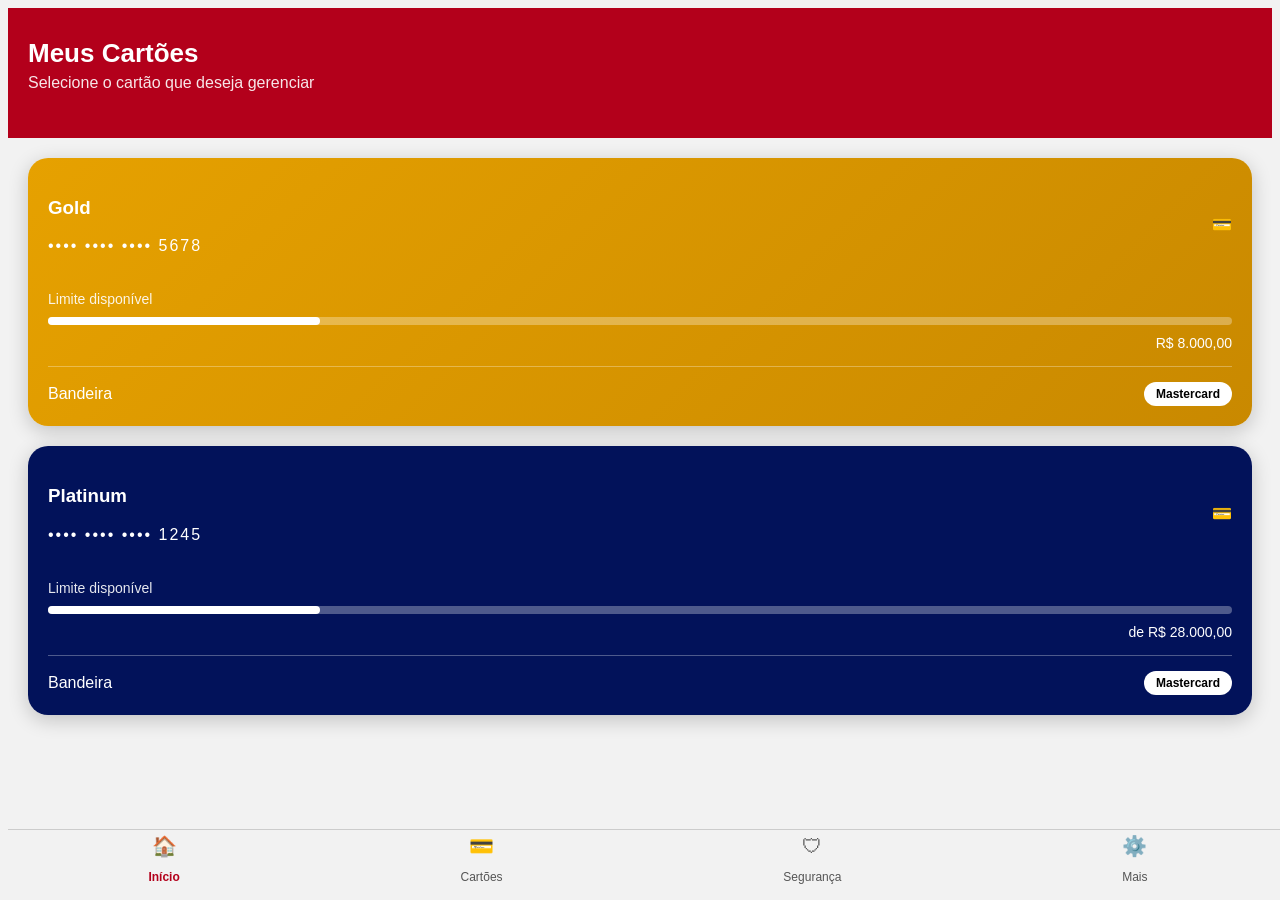
==== src/main/resources/static/cartoes.html @ bb11b6a8 "primeiro commit" ====
<!DOCTYPE html>
<html lang="pt-br">
<head>
    <meta charset="UTF-8">
    <meta name="viewport" content="width=device-width, initial-scale=1.0">
    <title>Cartões</title>
    <link rel="stylesheet" href="cartoes.css">
</head>
<body>
    <div class="topo-cartoes">
    <h1>Meus Cartões</h1>
    <p>Selecione o cartão que deseja gerenciar</p>
</div>
    <div class="cartao">
    <div class="cartao-pro"onclick="selecionarCartaoCredito('5678')()">

    <div class="topo">
        <div>
            <h3>Gold</h3>
            <p class="numero">•••• •••• •••• 5678</p>
        </div>
        <div class="icone">💳</div>
    </div>

    <div class="limite">
        <div class="limite-topo">
            <span>Limite disponível</span>
            <span></span>
        </div>

        <div class="barra">
            <div class="progresso"></div>
        </div>

        <div class="valores">
            <strong></strong>
            <span>R$ 8.000,00</span>
        </div>
    </div>

    <hr>

    <div class="rodape">
        <span>Bandeira</span>
        <div class="tag">Mastercard</div>
    </div>
    </div>
    <div class="cartao-pro2"onclick="selecionarCartaoCredito('1245')()">

    <div class="topo2">
        <div>
            <h3>Platinum</h3>
            <p class="numero2">•••• •••• •••• 1245</p>
        </div>
        <div class="icone">💳</div>
    </div>

    <div class="limite2">
        <div class="limite-topo2">
            <span>Limite disponível</span>
            <span></span>
        </div>

        <div class="barra2">
            <div class="progresso2"></div>
        </div>

        <div class="valores2">
            <strong></strong>
            <span>de R$ 28.000,00</span>
        </div>
    </div>

    <hr>

    <div class="rodape2">
        <span>Bandeira</span>
        <div class="tag2">Mastercard</div>
    </div>

</div></div>
<div class="footer">
    <div class="item ativo" onclick="irPara('inicio')">
        <span>🏠</span>
        <p>Início</p>
    </div>

    <div class="item" onclick="irPara('cartoes')">
        <span>💳</span>
        <p>Cartões</p>
    </div>

    <div class="item" onclick="irPara('seguranca')">
        <span>🛡</span>
        <p>Segurança</p>
    </div>
    <div class="item" onclick="irPara('Mais')">
        <span>⚙️</span>
        <p>Mais</p>
    </div>
</div>
    <script src="cartoes.js"></script>
</body>
</html>
---- src/main/resources/static/cartoes.css ----
body {
    background: #f2f2f2;
    font-family: Arial, sans-serif;
}
.topo-cartoes {
    background: linear-gradient(135deg, #b3001b,#b3001b);
    color: white;
    padding: 30px 20px;
}

.topo-cartoes h1 {
    margin: 0;
    font-size: 26px;
}

.topo-cartoes p {
    margin-top: 5px;
    opacity: 0.9;
}

.cartao-pro {
    background: linear-gradient(135deg, #e6a100, #c98900);
    color: white;

    border-radius: 20px;
    padding: 20px;
    margin: 20px;

    box-shadow: 0px 5px 20px rgba(0,0,0,0.2);
    font-family: Arial, sans-serif;
}

/* TOPO */
.topo {
    display: flex;
    justify-content: space-between;
    align-items: center;
}

.numero {
    letter-spacing: 2px;
    margin-top: 5px;
}

/* LIMITE */
.limite {
    margin-top: 20px;
}

.limite-topo {
    display: flex;
    justify-content: space-between;
    font-size: 14px;
    opacity: 0.9;
}

/* BARRA */
.barra {
    width: 100%;
    height: 8px;
    background: rgba(255,255,255,0.3);
    border-radius: 10px;
    margin: 10px 0;
}

.progresso {
    width: 23%; /* muda conforme uso */
    height: 100%;
    background: white;
    border-radius: 10px;
}

/* VALORES */
.valores {
    display: flex;
    justify-content: space-between;
    font-size: 14px;
}

/* DIVISÃO */
hr {
    border: none;
    height: 1px;
    background: rgba(255,255,255,0.3);
    margin: 15px 0;
}

/* RODAPÉ */
.rodape {
    display: flex;
    justify-content: space-between;
    align-items: center;
}

.tag {
    background: white;
    color: black;
    padding: 5px 12px;
    border-radius: 15px;
    font-weight: bold;
    font-size: 12px;
}
.cartao-pro2 {
    background: linear-gradient(135deg, #02125a, #02125a);
    color: white;

    border-radius: 20px;
    padding: 20px;
    margin: 20px;

    box-shadow: 0px 5px 20px rgba(0,0,0,0.2);
    font-family: Arial, sans-serif;
}

/* TOPO */
.topo2 {
    display: flex;
    justify-content: space-between;
    align-items: center;
}

.numero2 {
    letter-spacing: 2px;
    margin-top: 5px;
}

/* LIMITE */
.limite2 {
    margin-top: 20px;
}

.limite-topo2 {
    display: flex;
    justify-content: space-between;
    font-size: 14px;
    opacity: 0.9;
}

/* BARRA */
.barra2 {
    width: 100%;
    height: 8px;
    background: rgba(255,255,255,0.3);
    border-radius: 10px;
    margin: 10px 0;
}

.progresso2 {
    width: 23%; /* muda conforme uso */
    height: 100%;
    background: white;
    border-radius: 10px;
}

/* VALORES */
.valores2 {
    display: flex;
    justify-content: space-between;
    font-size: 14px;
}

/* DIVISÃO */
hr {
    border: none;
    height: 1px;
    background: rgba(255,255,255,0.3);
    margin: 15px 0;
}

/* RODAPÉ */
.rodape2 {
    display: flex;
    justify-content: space-between;
    align-items: center;
}

.tag2 {
    background: white;
    color: black;
    padding: 5px 12px;
    border-radius: 15px;
    font-weight: bold;
    font-size: 12px;
}
.cartao-pro {
    cursor: pointer;
    transition: 0.3s;
}

.cartao-pro:hover {
    transform: scale(1.05);
}
.cartao-pro2{
    cursor: pointer;
    transition: 0.3s;
}
.cartao-pro2:hover{
    transform: scale(1.05);
}
.footer {
    position: fixed;
    bottom: 0;
    width: 100%;
    height: 70px;
    background: #f2f2f2;
    display: flex;
    justify-content: space-around;
    align-items: center;
    border-top: 1px solid #ccc;
}

.item {
    text-align: center;
    font-size: 12px;
    color: #555;
    cursor: pointer;
}

.item span {
    font-size: 20px;
    display: block;
}

.item.ativo {
    color: #b3001b;
    font-weight: bold;
}
/*rodapé não esconde conteúdo*/
body {
    padding-bottom: 80px;
}
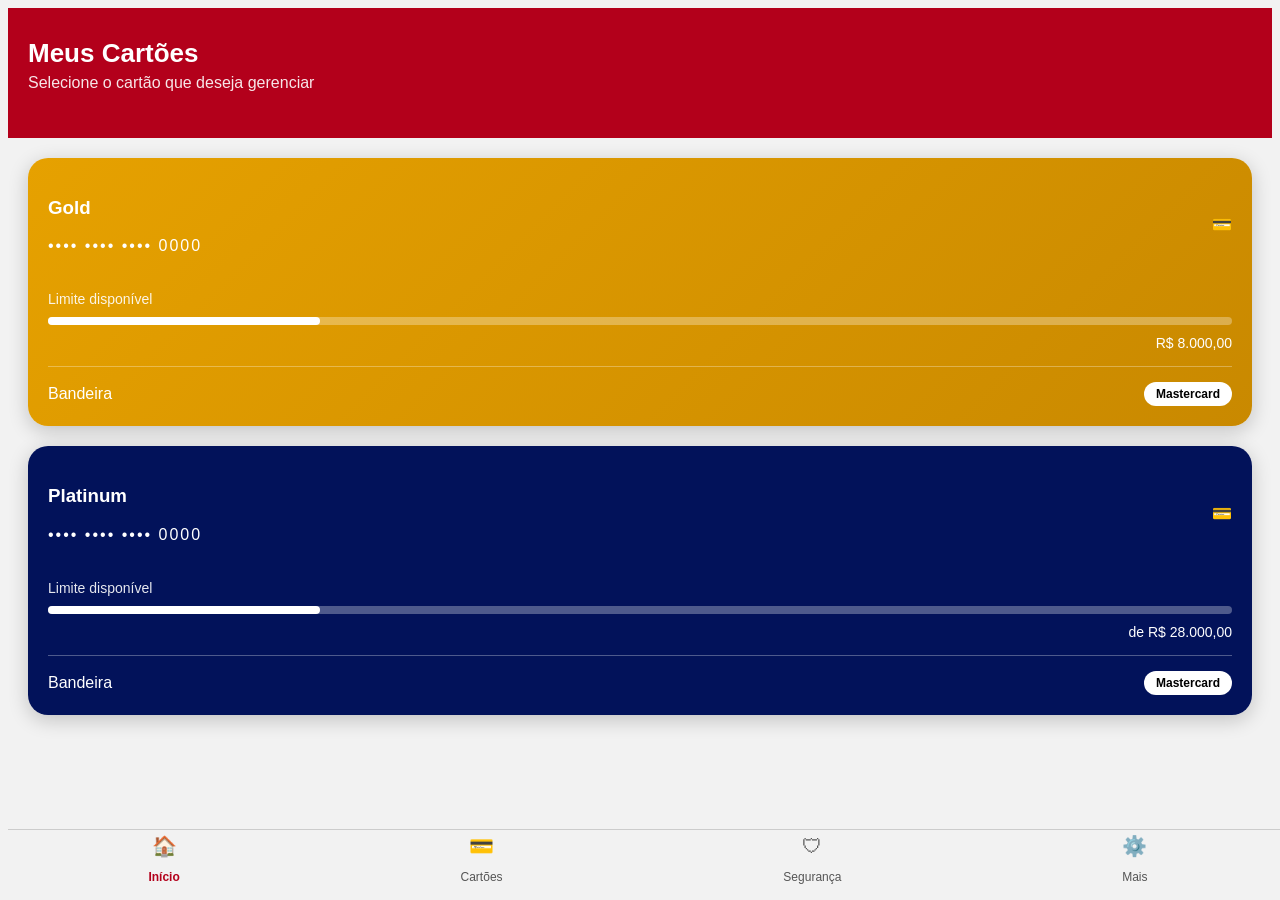
==== commit f427ea90: "Atualizações finais do projeto" ====
--- a/src/main/resources/static/cartoes.html
+++ b/src/main/resources/static/cartoes.html
@@ -17,7 +17,7 @@
     <div class="topo">
         <div>
             <h3>Gold</h3>
-            <p class="numero">•••• •••• •••• 5678</p>
+            <p class="numero" id="cartao-gold">•••• •••• •••• 0000</p>
         </div>
         <div class="icone">💳</div>
     </div>
@@ -50,7 +50,7 @@
     <div class="topo2">
         <div>
             <h3>Platinum</h3>
-            <p class="numero2">•••• •••• •••• 1245</p>
+            <p class="numero2" id="cartao-platinum">•••• •••• •••• 0000</p>
         </div>
         <div class="icone">💳</div>
     </div>
